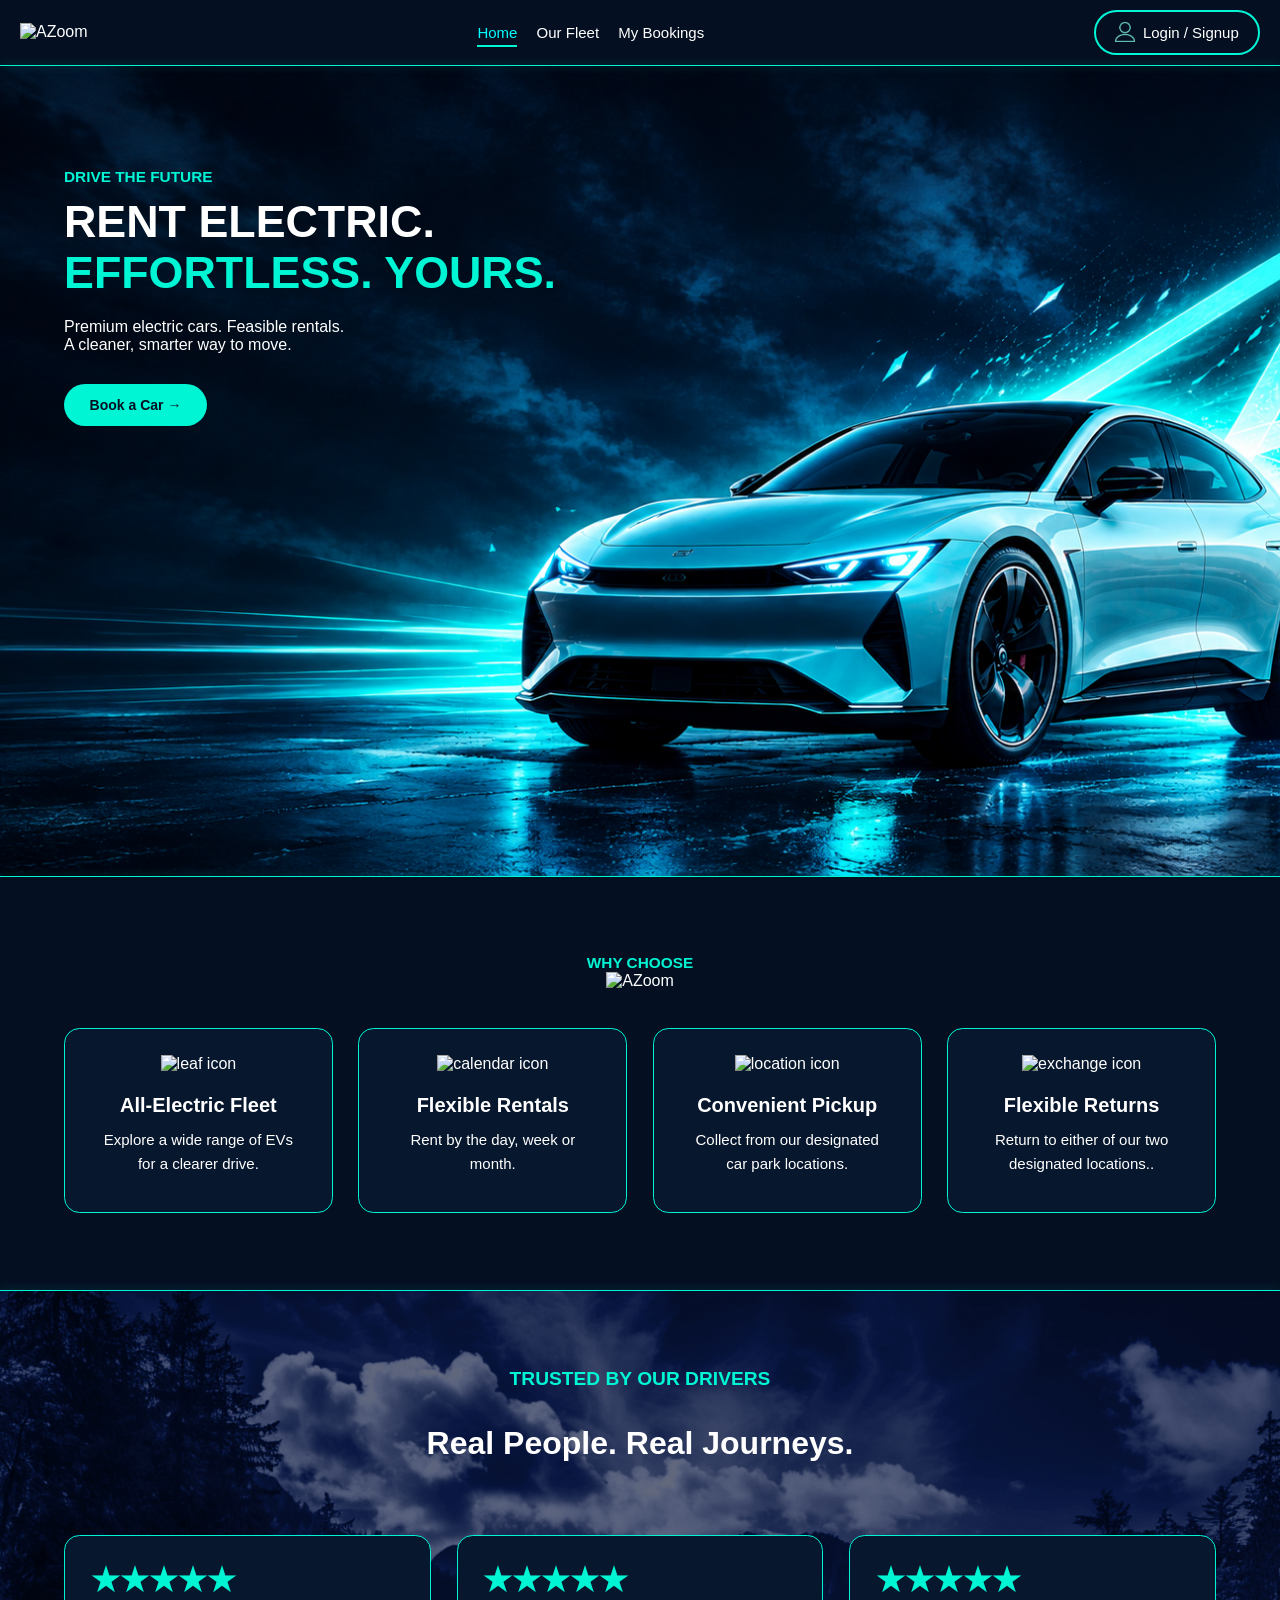
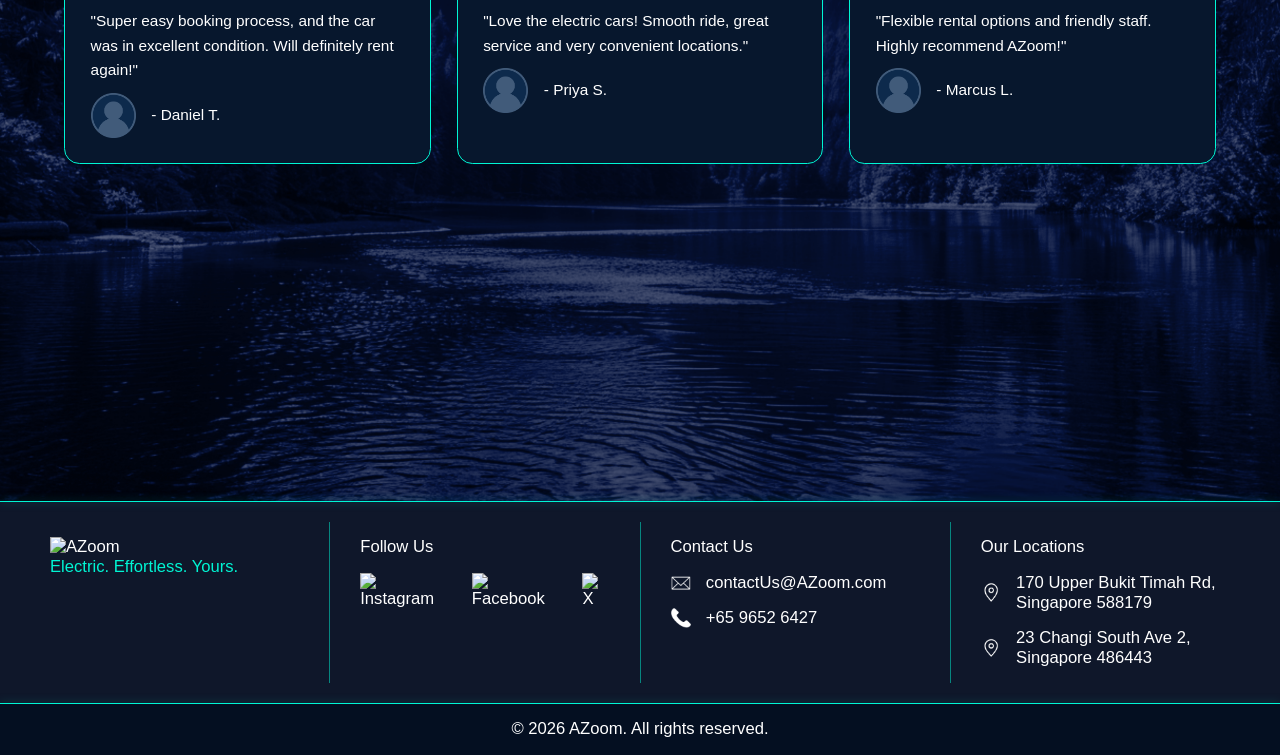
==== Booking.html @ bc492415 "Add files via upload" ====
<!DOCTYPE html>
<html>
    <head>
        <meta charset="UTF-8">
        <meta name="viewport"content="width=device-width, initial-scale=1.0"/>
        <title>AZoom Car Rental</title>

        <link rel="stylesheet" href="css/HeadFoot.css">
        <link rel="stylesheet" href="css/Booking.css">

        <script src="js/Login.js" defer></script>
        <script src="js/Payment.js" defer></script>
        <script src="js/Booking.js" defer></script>
    </head>
    <body>
        <header>
            <div class="mainHeader">
                <a href="#top">
                    <img src="Images/Logo-01.png" alt="AZoom" class="logo">
                </a>
                <nav>
                    <a href="Home.html">Home</a>
                    <a href="Cars.html">Our Fleet</a>
                    <a class="currentPg" href="Booking.html" id="bookings-link">My Bookings</a>
                </nav>
                <div class="user-actions">
                    <a href="#" class="login-btn">
                        <img src="Images/profile.png" class="profile">
                        <span id="login-btn-text">Login / Signup</span>
                    </a>
                </div>
            </div>
            <hr class="section-divider">         
        </header>
        <main class="Bookings">
            <div class="booking-container">

                <div class="booking-heading">
                    <p class="booking-eyebrow">YOUR JOURNEY, YOUR WAY</p>
                    <h1>My Bookings</h1>
                    <p>Manage your reservations and keep track of your rentals.</p>
                </div>

                <!-- Booking status filter buttons -->
                <div class="BookingFilters">
                    <button type="button" class="filter-btn active"
                        data-status="All">All Bookings</button>

                    <button type="button" class="filter-btn"
                        data-status="Reserved">Reserved</button>

                    <button type="button" class="filter-btn"
                        data-status="Active">Active</button>

                    <button type="button" class="filter-btn"
                        data-status="Pending Payment">Pending Payment</button>

                    <button type="button" class="filter-btn"
                        data-status="Completed">Completed</button>
                </div>

                <!-- Booking cards will be added here by JavaScript -->
                <div class="BookingLists" id="booking-lists"></div>

            </div>
        </main>
        <footer>
            <hr class="section-divider">
            <div class="mainFooter">
                <section class="AZoomNTagLine">
                    <img src="Images/Logo-01.png" alt="AZoom">
                    <p>Electric. Effortless. Yours.</p>
                </section>
                <section class="socials">
                    <p>Follow Us</p>
                    <div>
                        <a href="https://www.instagram.com"><img src="Images/instagram.png" alt="Instagram" class="icon"></a>
                        <a href="https://www.facebook.com"><img src="Images/facebook.png" alt="Facebook" class="icon"></a>
                        <a href="https://x.com"><img src="Images/X.png" alt="X" class="icon"></a>
                    </div>
                </section>
                <section class="contacts">
                    <p>Contact Us</p>
                    <a href="" class="link">
                        <img src="Images/email.png" alt = "mail icon" >
                        <p>contactUs@AZoom.com</p>
                    </a>
                    <a href="" class="link">
                        <img src="Images/phone.png" alt = "phone icon" >
                        <p>+65 9652 6427</p>
                    </a>
                </section>
                <section class="location">
                    <p>Our Locations</p>
                    <a href="" class="link">
                        <img src="Images/whiteLocation.png" alt = "location icon" >
                        <p>170 Upper Bukit Timah Rd, Singapore 588179</p>
                    </a>
                    <a href="" class="link">
                        <img src="Images/whiteLocation.png" alt = "location icon" >
                        <p>23 Changi South Ave 2, Singapore 486443</p>
                    </a>
                </section>
            </div>
            <hr class="section-divider">
            <p>&copy; 2026 AZoom. All rights reserved.</p>
        </footer>
       
    </body>   
</html>
---- css/HeadFoot.css ----
* {
    color: white;
    margin: 0;
    font-family: Arial, Helvetica, sans-serif;
    box-sizing: border-box;
}
a {
    text-decoration: none;
}
.section-divider {
    border: none;
    height: 1px;
    background-color: #00F5D4;
    margin: 0;
    box-shadow: 0 0 8px rgba(0, 245, 212, 0.5);
}
/*  ==========================================
        HEADER
    =========================================*/
header {
    position: sticky;
    top: 0;
    z-index: 1000;
}
.mainHeader {    
    background-color: #040F21;
    display: flex;
    justify-content: space-between;
    align-items: center;
    padding: clamp(8px, 0.8vw, 14px) 20px;
    gap:20px;
}
.logo {
    background-color: #040F21;
    width: clamp(150px, 13vw, 240px);
    height: auto;
}
nav {
    display: flex;
    justify-content: center;
    align-items: center;
    gap: clamp(10px, 1.5vw, 25px);
    background-color: #040F21;
}
nav a {
    font-size: clamp(15px, 1.1vw, 20px);
    white-space: nowrap;
    transition: transform 0.2s ease, color 0.2s ease, text-shadow 0.2s ease;
    
}
nav a:hover {
    color: aqua;
    transform: translateY(-3px);
    text-shadow: 0 0 8px #00F5D4;
}
.currentPg {
    color: aqua;
    position: relative;
}
.currentPg::after {
    content: "";
    position: absolute;
    width: 100%;
    height: 2px;
    background-color: #00F5D4;
    bottom: -6px;
    left: 0;
}
.login-btn {
    color: #FFFFFF;
    text-decoration: none;
    border: 2px solid #00F5D4;
    border-radius: 90px;

    padding:clamp(6px, 0.8vw, 14px)
            clamp(10px, 1.5vw, 20px);
    
    font-size: clamp(15px, 1vw, 18px);
    
    display: inline-flex;
    align-items: center;
    justify-content: center;
    gap: clamp(5px, 0.6vw, 10px);

    background-color: #040F21;
    white-space: nowrap;
    transition: transform 0.2s ease, box-shadow 0.2s ease;
}
.login-btn:hover {
    transform: translateY(-3px);
    box-shadow: 0 4px 12px rgba(0, 245, 212, 0.3);
    color: aqua;
}
.profile {
    background-color: #040F21;
    width: clamp(18px, 2vw, 20px);
    height: clamp(18px, 2vw, 20px);
    object-fit: contain;
    flex-shrink: 0;
}


/*  ==========================================
        FOOTER
    =========================================*/
footer {
    font-size: clamp(15px, 1.3vw, 23px);
    background-color: #0F172A;
}

footer img {
    width: 200px;
    height: auto;
}

.icon,.link {
    transition: color 0.2s ease,  transform 0.2s ease;
}
.icon:hover, .link:hover {
    transform: translateY(-3px);
    color: #00F5D4;
    filter: brightness(0) saturate(100%)
            invert(79%) sepia(70%)
            saturate(500%) hue-rotate(115deg)
            brightness(100%);
}

.AZoomNTagLine p {
    color: #00F5D4;
}
.mainFooter {
    display: grid;
    grid-template-columns: repeat(4, minmax(0, 1fr));
    gap: 1px;

    max-width: 1400px;
    width: calc(100% - 40px);;
    box-sizing: border-box;

    margin: clamp(20px, 1.2vw, 25px) auto;
    
    background-color: rgba(0, 245, 212, 0.5);
}
.socials {
    display: flex;
    flex-direction: column;
    gap: clamp(15px, 1.2vw,25px);
}
.socials div {
    display: flex;
    flex-direction: row;
    gap: clamp(15px, 1.7vw,30px);
}
.socials img {
    width: clamp(30px, 1.2vw, 40px);
    height:auto
}
.contacts {
    display: flex;
    flex-direction: column;
    gap: clamp(15px, 1.2vw,25px);
}
.contacts a {
    display: inline-flex;
    align-items: center;
    gap: clamp(10px, 1.2vw, 20px);
}
.contacts img {
    width: clamp(20px, 1.3vw, 25px);
    height: auto;
}
.location img {    
    width: clamp(20px, 1.3vw, 25px);
    height: auto;
    flex-shrink: 0;
    object-fit: contain;
}
.location {
    display: flex;
    flex-direction: column;
    gap: clamp(15px, 1.2vw,25px);
}
.location a {
    display: inline-flex;
    gap: clamp(10px, 1.2vw, 20px);
}
footer > p {
    text-align: center;
    padding: clamp(15px, 1.2vw, 25px);
    background-color: #040F21;
}

/* Grid  */
@media (max-width: 900px) {
    .mainFooter {
        grid-template-columns: repeat(2, minmax(0, 1fr));
    }
}

/* Mobile: 1 column x 4 rows */
@media (max-width: 500px) {
    .mainFooter {
        grid-template-columns: 1fr;
    }
}

/* Grid lines */
.mainFooter > section {
    padding: 15px 30px;
    background-color: #0F172A;
}

/* Tablet: 2 columns x 2 rows */
@media (max-width: 900px) {
    .mainFooter {
        grid-template-columns: repeat(2, minmax(0, 1fr));
    }
}

/* Mobile: 1 column x 4 rows */
@media (max-width: 500px) {
    .mainFooter {
        grid-template-columns: 1fr;
    }
}
---- css/Booking.css ----
/* ==============================
   MY BOOKINGS
   ============================== */

body {
    margin: 0;
    background-color: #0F172A;
    color: #FFFFFF;
    font-family: Arial, sans-serif;
}

.Bookings {
    min-height: 70vh;
    padding: 60px 20px 80px;
    box-sizing: border-box;
    background-color: #040F21;
}

.booking-container {
    width: 100%;
    max-width: 1100px;
    margin: 0 auto;
}

.booking-heading {
    margin-bottom: 35px;
}

.booking-eyebrow {
    color: #00F5D4;
    font-size: 12px;
    font-weight: bold;
    letter-spacing: 2px;
}

.booking-heading h1 {
    margin: 10px 0;
    font-size: 36px;
}

.booking-heading > p:last-child {
    color: #A8B6C8;
    line-height: 1.6;
}

/* Filter buttons */

.BookingFilters {
    display: flex;
    flex-wrap: wrap;
    gap: 12px;
    margin-bottom: 30px;
}

.filter-btn {
    padding: 12px 18px;
    border: 1px solid #30465E;
    border-radius: 25px;
    background-color: #0F172A;
    color: #A8B6C8;
    font-size: 14px;
    cursor: pointer;
    transition: 0.2s;
}

.filter-btn:hover {
    border-color: #00F5D4;
    color: #FFFFFF;
}

.filter-btn.active {
    background-color: #00F5D4;
    border-color: #00F5D4;
    color: #040F21;
    font-weight: bold;
}

/* Booking list */

.BookingLists {
    display: flex;
    flex-direction: column;
    gap: 20px;
}

.booking-card {
    display: grid;
    grid-template-columns: minmax(0, 1fr) auto;
    gap: 25px;
    padding: 25px;
    background-color: #0F172A;
    border: 1px solid #263950;
    border-radius: 14px;
}

.booking-details {
    min-width: 0;
}

.booking-id {
    margin: 0 0 10px;
    color: #A8B6C8;
    font-size: 12px;
}

.booking-details h2 {
    margin: 0 0 8px;
    font-size: 23px;
    overflow-wrap: anywhere;
}

.booking-type {
    margin: 0 0 22px;
    color: #A8B6C8;
    font-size: 14px;
}

.booking-info {
    display: grid;
    grid-template-columns: repeat(2, minmax(0, 1fr));
    gap: 20px;
}

.booking-info p {
    margin: 0 0 6px;
    color: #A8B6C8;
    font-size: 12px;
}

.booking-info strong {
    display: block;
    font-size: 14px;
    line-height: 1.6;
    overflow-wrap: anywhere;
}

.booking-cost {
    margin-top: 22px;
    color: #00F5D4;
    font-size: 24px;
    font-weight: bold;
}

.booking-cost small {
    color: #A8B6C8;
    font-size: 12px;
    font-weight: normal;
}

/* Status and action buttons */

.booking-side {
    display: flex;
    flex-direction: column;
    align-items: flex-end;
    justify-content: space-between;
    gap: 25px;
}

.booking-status {
    padding: 8px 13px;
    border: 1px solid #30465E;
    border-radius: 20px;
    background-color: #091629;
    color: #00F5D4;
    font-size: 12px;
    font-weight: bold;
    white-space: nowrap;
}

.booking-actions {
    display: flex;
    justify-content: flex-end;
    flex-wrap: wrap;
    gap: 10px;
}

.booking-btn {
    padding: 11px 16px;
    border: 1px solid #52647A;
    border-radius: 6px;
    background-color: transparent;
    color: #FFFFFF;
    font-size: 13px;
    cursor: pointer;
}

.booking-btn:hover {
    border-color: #00F5D4;
}

.booking-btn.primary {
    background-color: #00F5D4;
    border-color: #00F5D4;
    color: #040F21;
    font-weight: bold;
}

.booking-btn.primary:hover {
    background-color: #FFFFFF;
    border-color: #FFFFFF;
}

.empty-bookings {
    padding: 55px 20px;
    text-align: center;
    background-color: #0F172A;
    border: 1px dashed #30465E;
    border-radius: 14px;
}

.empty-bookings h2 {
    margin-top: 0;
}

.empty-bookings p {
    color: #A8B6C8;
    line-height: 1.6;
}

.empty-bookings a {
    display: inline-block;
    margin-top: 12px;
    padding: 12px 18px;
    border-radius: 6px;
    background-color: #00F5D4;
    color: #040F21;
    font-weight: bold;
    text-decoration: none;
}

/* Responsive layout */

@media (max-width: 700px) {
    .Bookings {
        padding: 40px 15px 60px;
    }

    .booking-heading h1 {
        font-size: 30px;
    }

    .booking-card {
        grid-template-columns: 1fr;
        gap: 20px;
        padding: 20px;
    }

    .booking-side {
        align-items: flex-start;
    }

    .booking-info {
        gap: 15px;
    }

    .booking-actions {
        justify-content: flex-start;
    }
}

@media (max-width: 420px) {
    .booking-info {
        grid-template-columns: 1fr;
    }

    .filter-btn {
        padding: 10px 13px;
        font-size: 12px;
    }
}
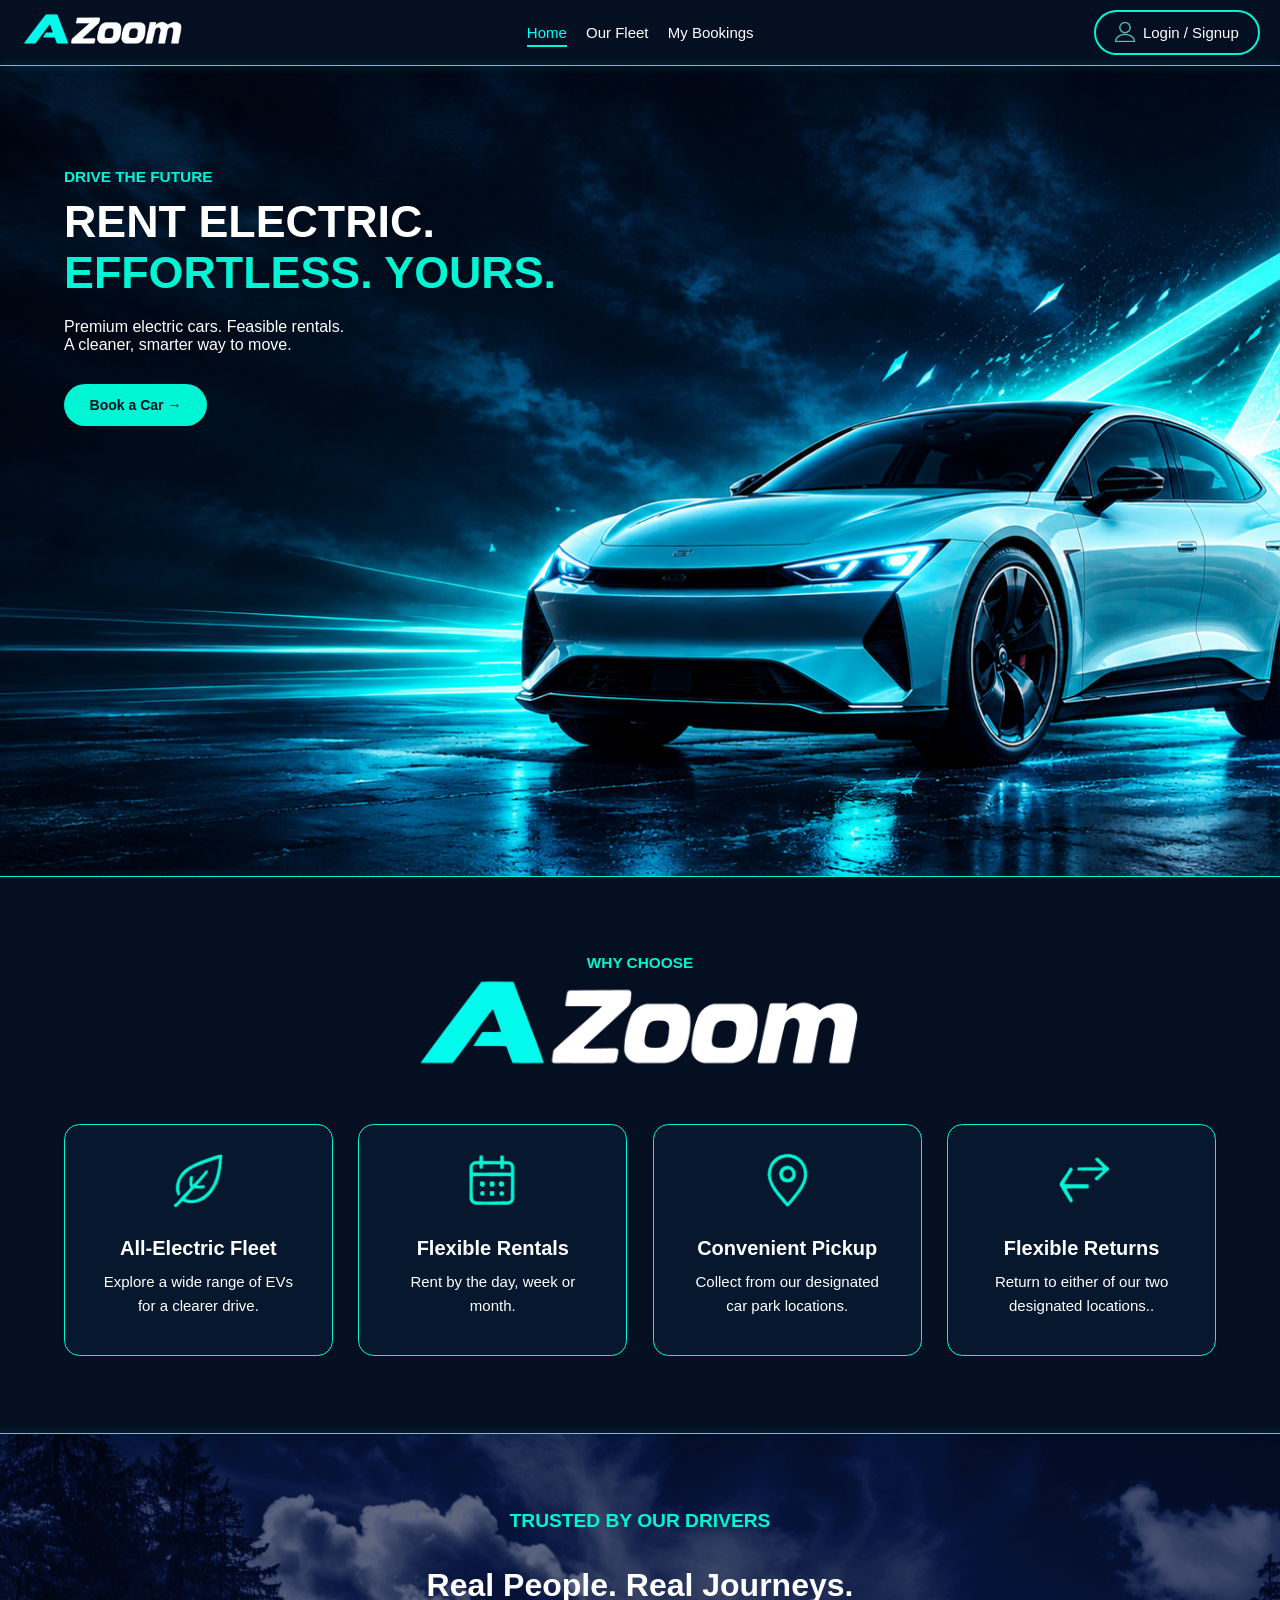
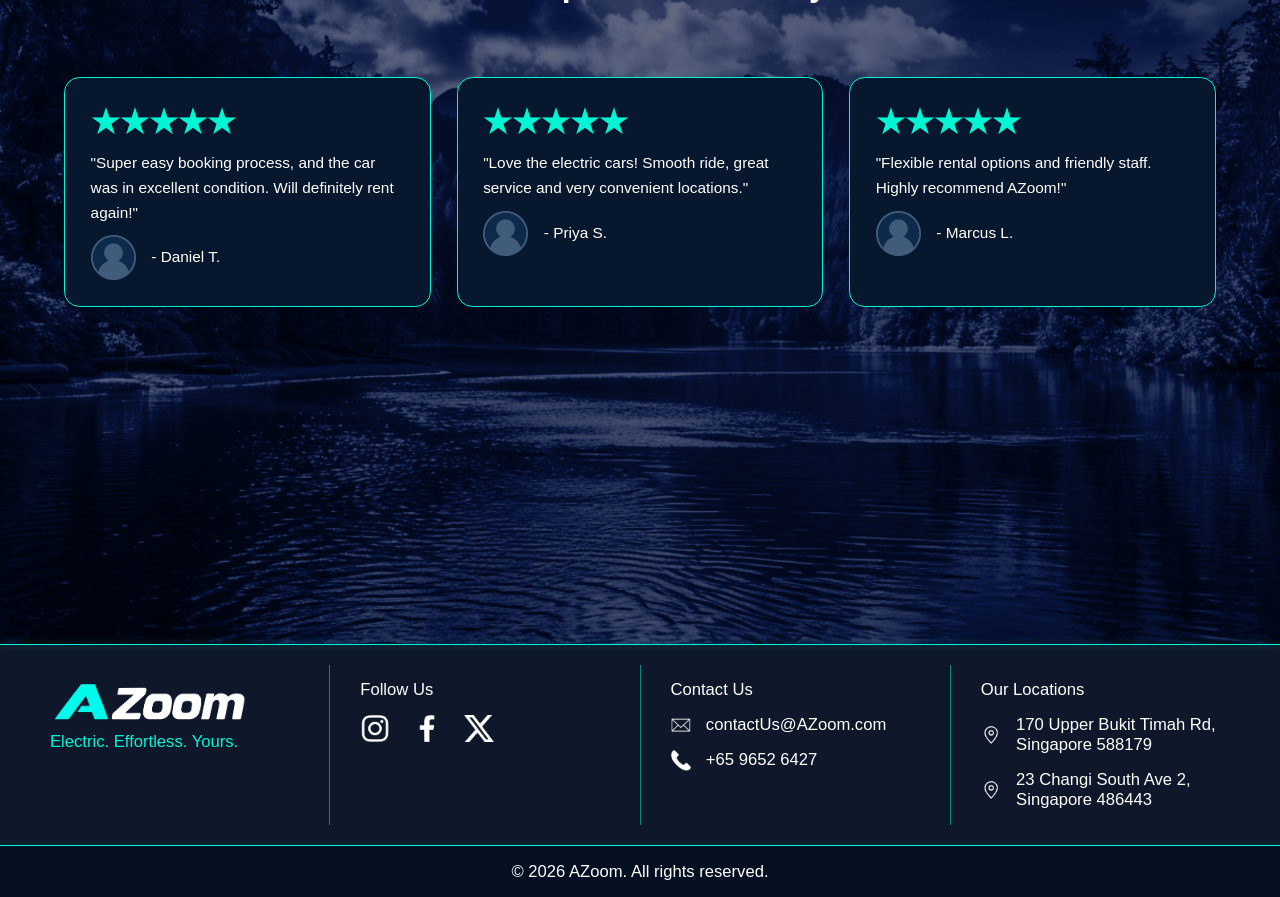
==== commit 74578add: "Update Booking.html" ====
--- a/Booking.html
+++ b/Booking.html
@@ -92,11 +92,11 @@
                 </section>
                 <section class="location">
                     <p>Our Locations</p>
-                    <a href="" class="link">
+                    <a href="https://share.google/pL66mAnkL0W55p14q" class="link">
                         <img src="Images/whiteLocation.png" alt = "location icon" >
                         <p>170 Upper Bukit Timah Rd, Singapore 588179</p>
                     </a>
-                    <a href="" class="link">
+                    <a href="https://share.google/PjLJSU6peak8gW0RY" class="link">
                         <img src="Images/whiteLocation.png" alt = "location icon" >
                         <p>23 Changi South Ave 2, Singapore 486443</p>
                     </a>
@@ -107,4 +107,4 @@
         </footer>
        
     </body>   
-</html>+</html>
